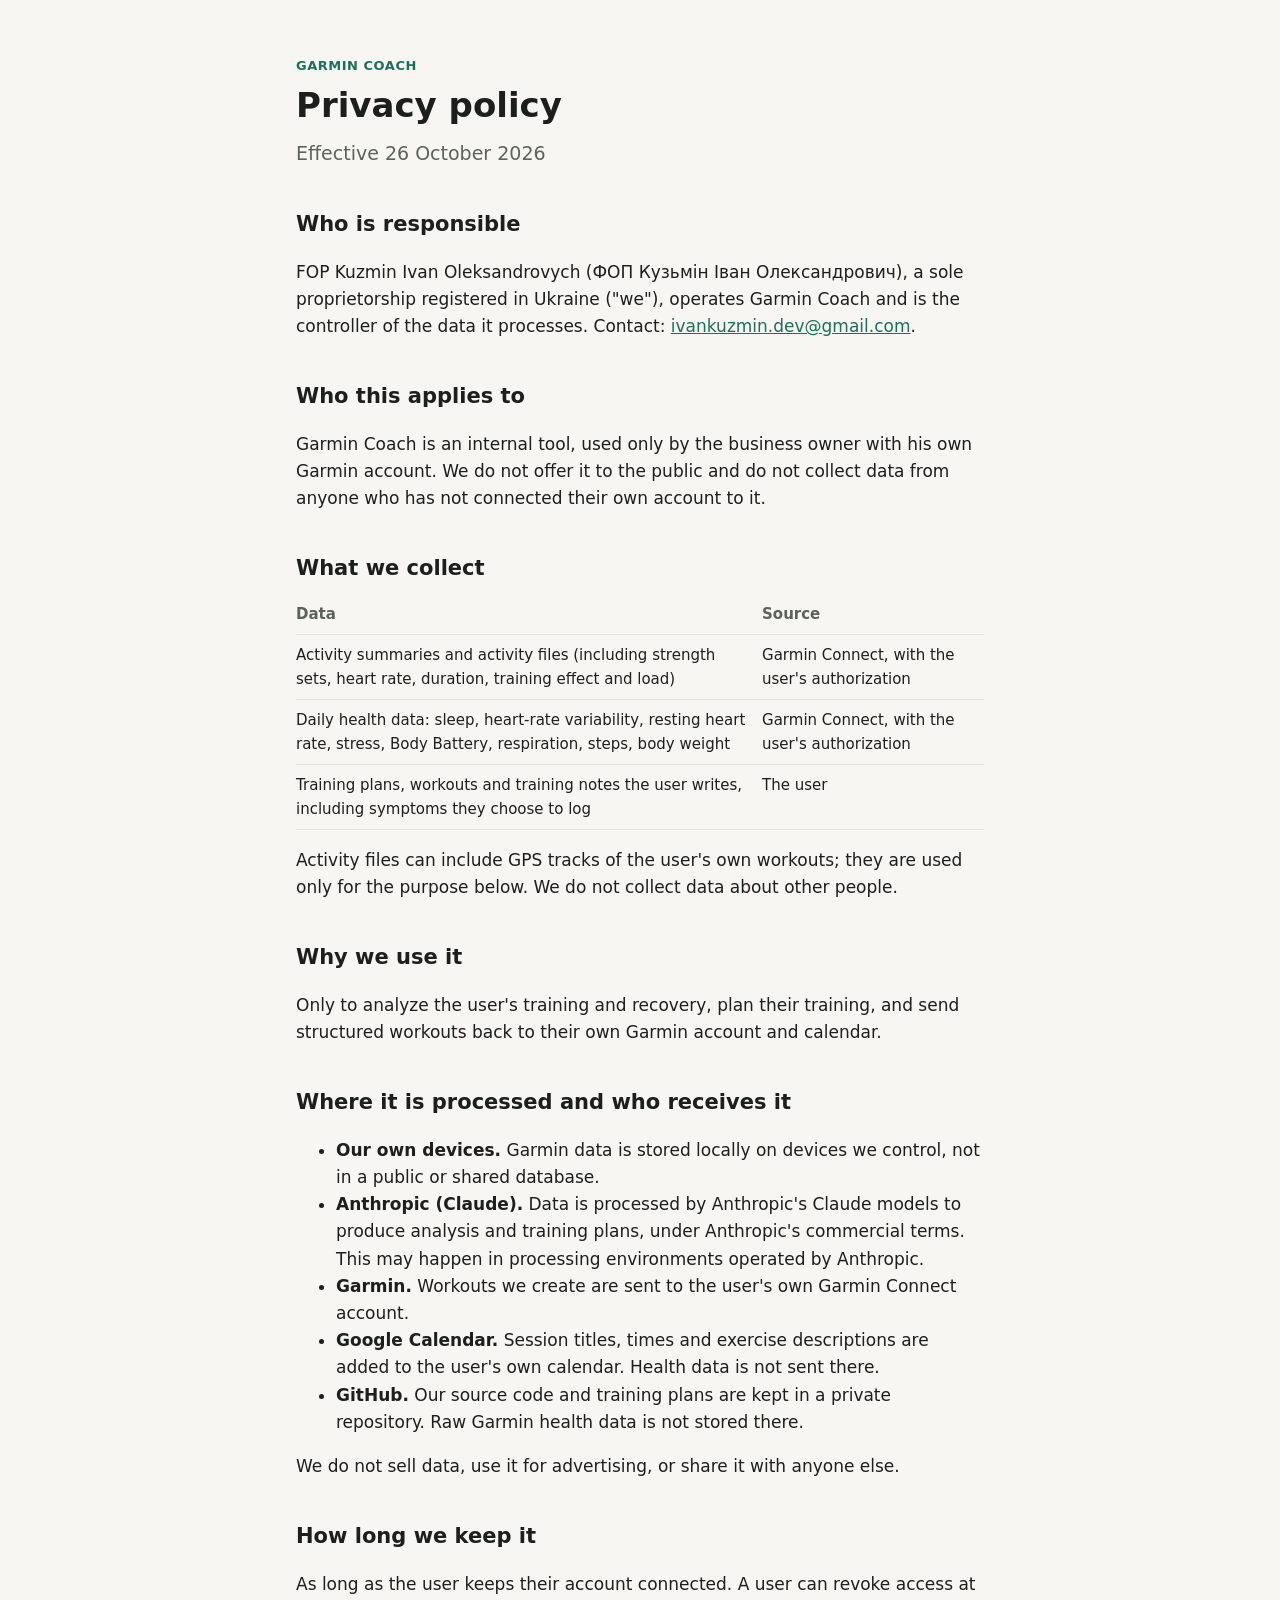
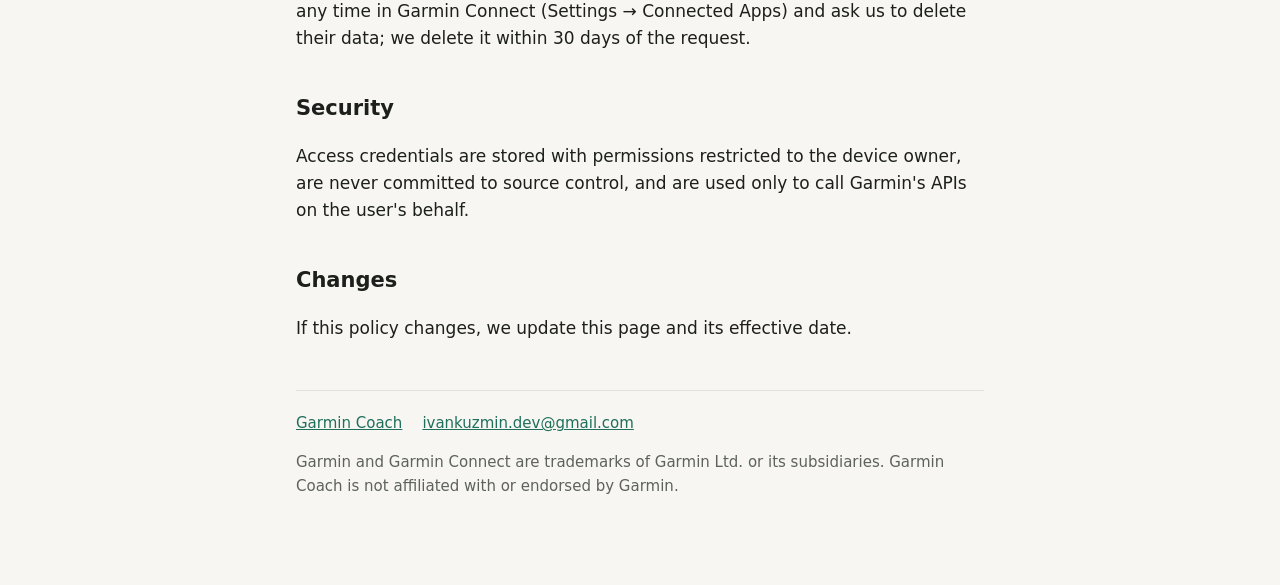
==== privacy.html @ a49ad816 "Add Garmin Coach product page and privacy policy - Add product page (index.html), privacy policy (pr" ====
<!doctype html>
<html lang="en">
<head>
  <meta charset="utf-8">
  <meta name="viewport" content="width=device-width, initial-scale=1">
  <title>Garmin Coach Privacy</title>
  <meta name="description" content="Privacy policy for Garmin Coach, an internal training-planning tool by FOP Kuzmin Ivan Oleksandrovych.">
  <link rel="stylesheet" href="style.css">
</head>
<body>
<main>
  <header>
    <p class="kicker">Garmin Coach</p>
    <h1>Privacy policy</h1>
    <p class="lede">Effective 26 October 2026</p>
  </header>

  <h2>Who is responsible</h2>
  <p>FOP Kuzmin Ivan Oleksandrovych (ФОП Кузьмін Іван Олександрович), a sole proprietorship
    registered in Ukraine ("we"), operates Garmin Coach and is the controller of the data it
    processes. Contact: <a href="mailto:ivankuzmin.dev@gmail.com">ivankuzmin.dev@gmail.com</a>.</p>

  <h2>Who this applies to</h2>
  <p>Garmin Coach is an internal tool, used only by the business owner with his own Garmin
    account. We do not offer it to the public and do not collect data from anyone who has not
    connected their own account to it.</p>

  <h2>What we collect</h2>
  <table>
    <tr><th>Data</th><th>Source</th></tr>
    <tr><td>Activity summaries and activity files (including strength sets, heart rate, duration,
      training effect and load)</td><td>Garmin Connect, with the user's authorization</td></tr>
    <tr><td>Daily health data: sleep, heart-rate variability, resting heart rate, stress, Body
      Battery, respiration, steps, body weight</td><td>Garmin Connect, with the user's
      authorization</td></tr>
    <tr><td>Training plans, workouts and training notes the user writes, including symptoms
      they choose to log</td><td>The user</td></tr>
  </table>
  <p>Activity files can include GPS tracks of the user's own workouts; they are used only for
    the purpose below. We do not collect data about other people.</p>

  <h2>Why we use it</h2>
  <p>Only to analyze the user's training and recovery, plan their training, and send
    structured workouts back to their own Garmin account and calendar.</p>

  <h2>Where it is processed and who receives it</h2>
  <ul>
    <li><strong>Our own devices.</strong> Garmin data is stored locally on devices we control,
      not in a public or shared database.</li>
    <li><strong>Anthropic (Claude).</strong> Data is processed by Anthropic's Claude models to
      produce analysis and training plans, under Anthropic's commercial terms. This may happen in
      processing environments operated by Anthropic.</li>
    <li><strong>Garmin.</strong> Workouts we create are sent to the user's own Garmin Connect
      account.</li>
    <li><strong>Google Calendar.</strong> Session titles, times and exercise descriptions are added
      to the user's own calendar. Health data is not sent there.</li>
    <li><strong>GitHub.</strong> Our source code and training plans are kept in a private
      repository. Raw Garmin health data is not stored there.</li>
  </ul>
  <p>We do not sell data, use it for advertising, or share it with anyone else.</p>

  <h2>How long we keep it</h2>
  <p>As long as the user keeps their account connected. A user can revoke access at any time in
    Garmin Connect (Settings → Connected Apps) and ask us to delete their data; we delete it
    within 30 days of the request.</p>

  <h2>Security</h2>
  <p>Access credentials are stored with permissions restricted to the device owner, are never
    committed to source control, and are used only to call Garmin's APIs on the user's behalf.</p>

  <h2>Changes</h2>
  <p>If this policy changes, we update this page and its effective date.</p>

  <nav>
    <a href="index.html">Garmin Coach</a>
    <a href="mailto:ivankuzmin.dev@gmail.com">ivankuzmin.dev@gmail.com</a>
  </nav>
  <p class="muted">Garmin and Garmin Connect are trademarks of Garmin Ltd. or its subsidiaries.
    Garmin Coach is not affiliated with or endorsed by Garmin.</p>
</main>
</body>
</html>
---- style.css ----
:root {
  --bg: #f7f6f2;
  --surface: #ffffff;
  --text: #1d1f1c;
  --muted: #5d625a;
  --accent: #1f6f5c;
  --border: #e2e0d8;
}

@media (prefers-color-scheme: dark) {
  :root {
    --bg: #141614;
    --surface: #1c1f1c;
    --text: #e8e9e4;
    --muted: #a3a89f;
    --accent: #5cc3a6;
    --border: #2c302b;
  }
}

* { box-sizing: border-box; }

body {
  margin: 0;
  background: var(--bg);
  color: var(--text);
  font: 17px/1.6 system-ui, -apple-system, "Segoe UI", Roboto, sans-serif;
}

main {
  max-width: 720px;
  margin: 0 auto;
  padding: 56px 16px 72px;
}

header p.kicker {
  margin: 0 0 8px;
  color: var(--accent);
  font-weight: 600;
  letter-spacing: 0.04em;
  text-transform: uppercase;
  font-size: 13px;
}

h1 { font-size: 34px; line-height: 1.2; margin: 0 0 12px; }
h2 { font-size: 21px; margin: 40px 0 8px; }
p, li { color: var(--text); }
.lede { color: var(--muted); font-size: 19px; margin: 0; }
.muted { color: var(--muted); font-size: 15px; }

section.card {
  background: var(--surface);
  border: 1px solid var(--border);
  border-radius: 12px;
  padding: 4px 24px 12px;
  margin-top: 32px;
}

a { color: var(--accent); }

nav {
  display: flex;
  gap: 20px;
  margin-top: 48px;
  padding-top: 20px;
  border-top: 1px solid var(--border);
  font-size: 15px;
}

table { width: 100%; border-collapse: collapse; font-size: 15px; }
th, td { text-align: left; padding: 8px 8px 8px 0; border-bottom: 1px solid var(--border); vertical-align: top; }
th { color: var(--muted); font-weight: 600; }
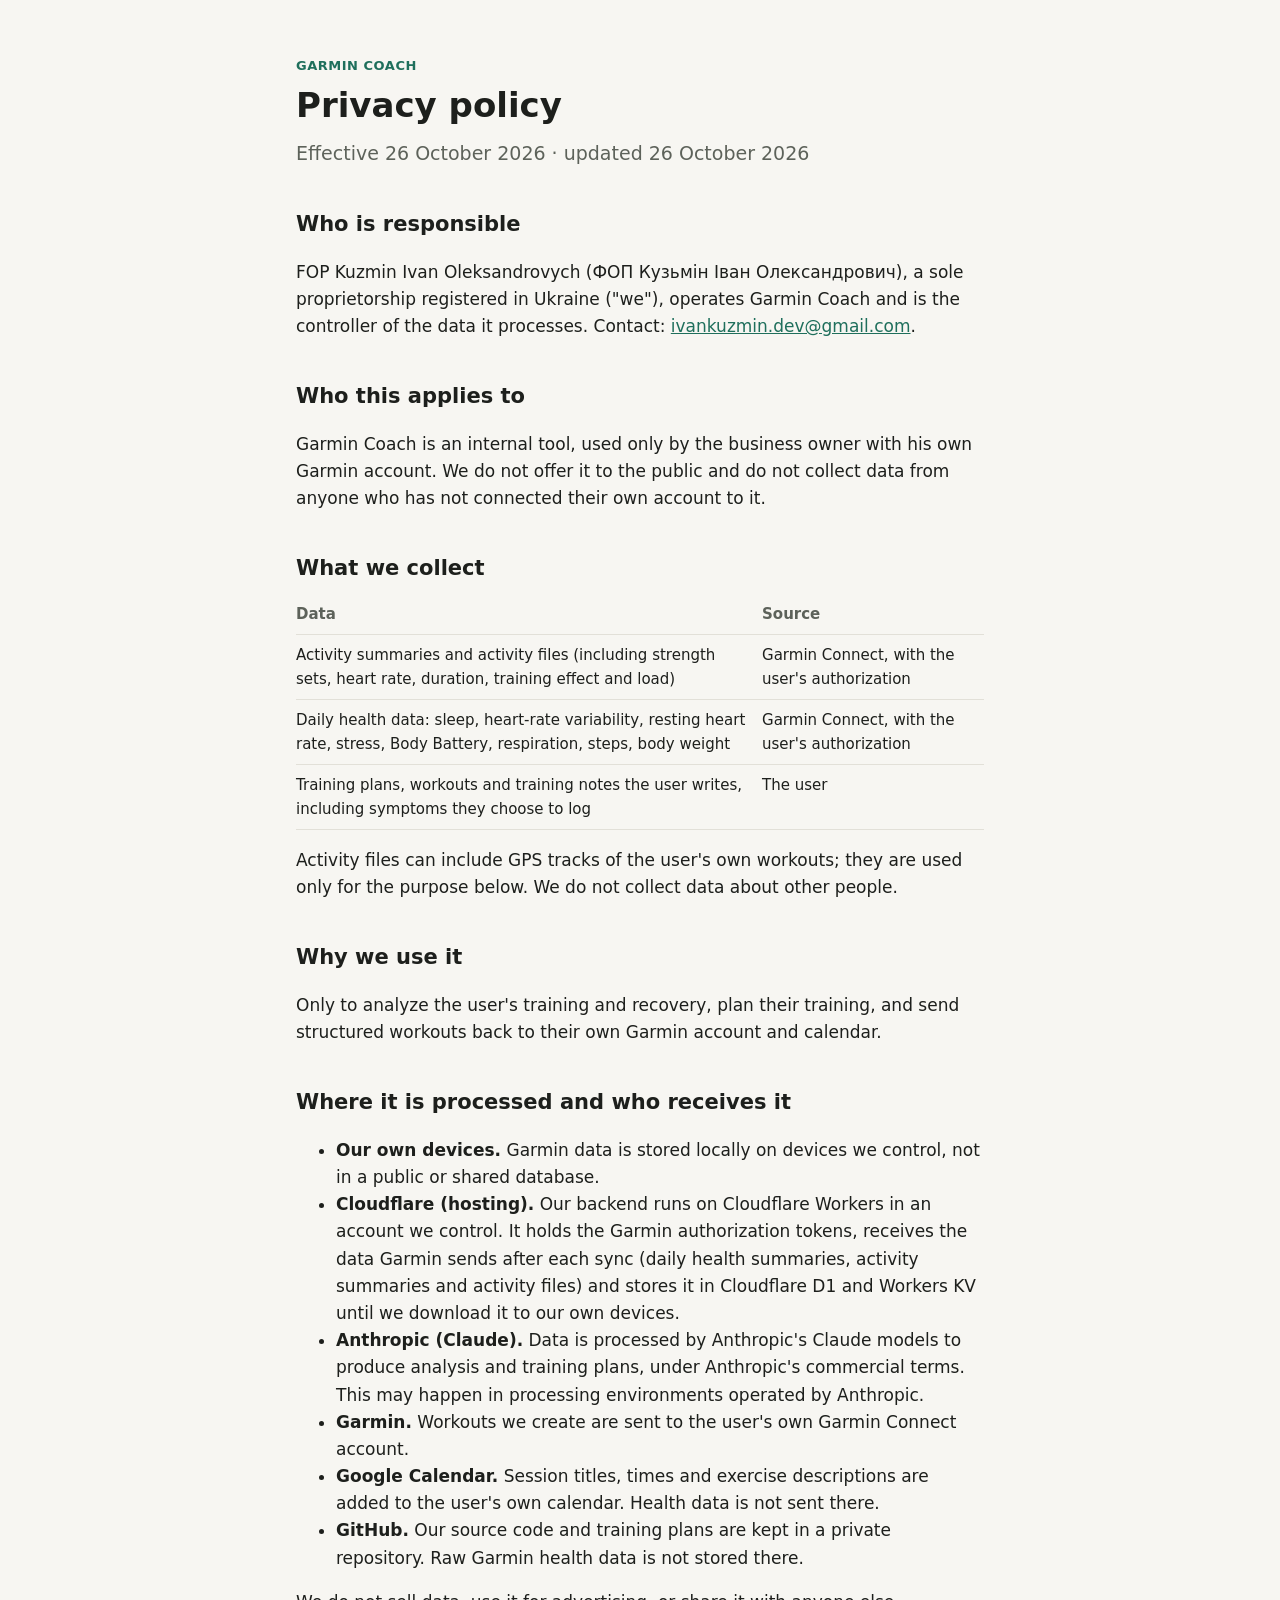
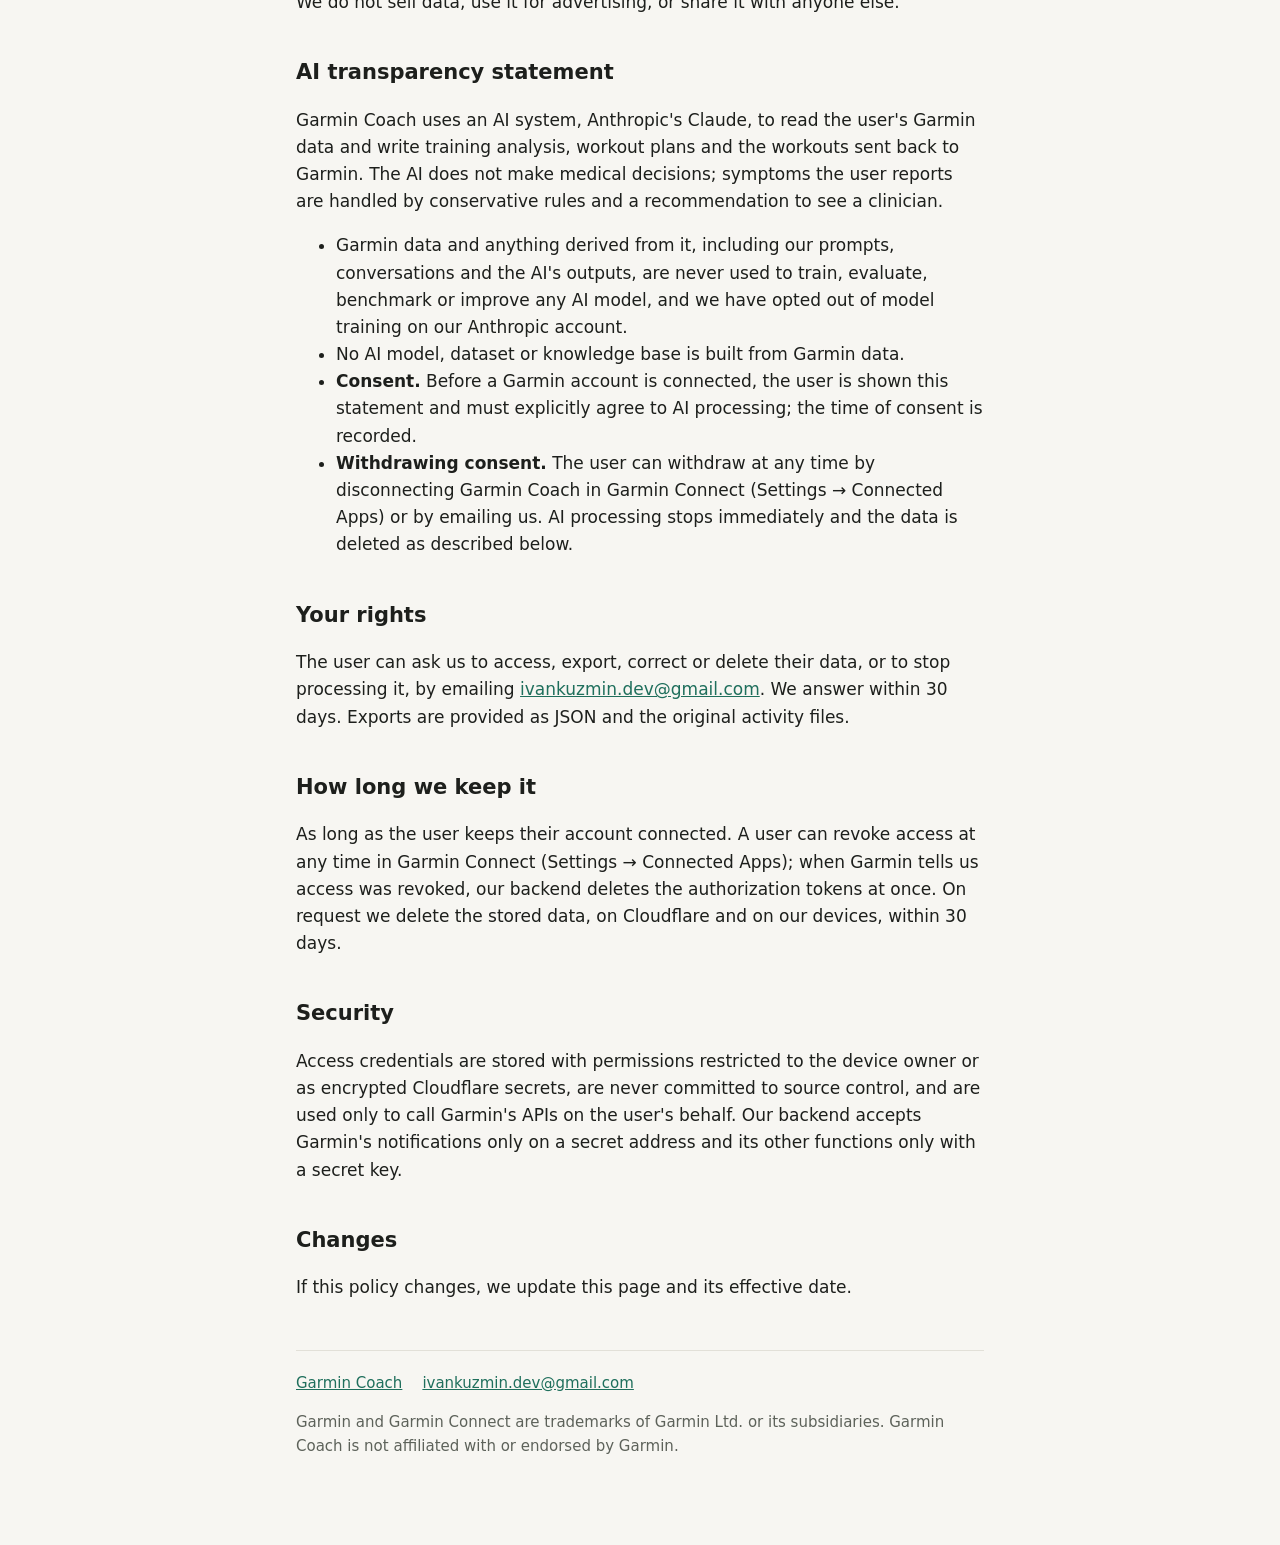
==== commit fca98954: "Update privacy policy for the Garmin Developer Program and add app icon - Name Cloudflare as the bac" ====
--- a/privacy.html
+++ b/privacy.html
@@ -12,7 +12,7 @@
   <header>
     <p class="kicker">Garmin Coach</p>
     <h1>Privacy policy</h1>
-    <p class="lede">Effective 26 October 2026</p>
+    <p class="lede">Effective 26 October 2026 · updated 26 October 2026</p>
   </header>
 
   <h2>Who is responsible</h2>
@@ -47,6 +47,10 @@
   <ul>
     <li><strong>Our own devices.</strong> Garmin data is stored locally on devices we control,
       not in a public or shared database.</li>
+    <li><strong>Cloudflare (hosting).</strong> Our backend runs on Cloudflare Workers in an
+      account we control. It holds the Garmin authorization tokens, receives the data Garmin
+      sends after each sync (daily health summaries, activity summaries and activity files) and
+      stores it in Cloudflare D1 and Workers KV until we download it to our own devices.</li>
     <li><strong>Anthropic (Claude).</strong> Data is processed by Anthropic's Claude models to
       produce analysis and training plans, under Anthropic's commercial terms. This may happen in
       processing environments operated by Anthropic.</li>
@@ -59,14 +63,39 @@
   </ul>
   <p>We do not sell data, use it for advertising, or share it with anyone else.</p>
 
+  <h2>AI transparency statement</h2>
+  <p>Garmin Coach uses an AI system, Anthropic's Claude, to read the user's Garmin data and
+    write training analysis, workout plans and the workouts sent back to Garmin. The AI does
+    not make medical decisions; symptoms the user reports are handled by conservative rules
+    and a recommendation to see a clinician.</p>
+  <ul>
+    <li>Garmin data and anything derived from it, including our prompts, conversations and the
+      AI's outputs, are never used to train, evaluate, benchmark or improve any AI model, and we
+      have opted out of model training on our Anthropic account.</li>
+    <li>No AI model, dataset or knowledge base is built from Garmin data.</li>
+    <li><strong>Consent.</strong> Before a Garmin account is connected, the user is shown this
+      statement and must explicitly agree to AI processing; the time of consent is recorded.</li>
+    <li><strong>Withdrawing consent.</strong> The user can withdraw at any time by disconnecting
+      Garmin Coach in Garmin Connect (Settings → Connected Apps) or by emailing us. AI processing
+      stops immediately and the data is deleted as described below.</li>
+  </ul>
+
+  <h2>Your rights</h2>
+  <p>The user can ask us to access, export, correct or delete their data, or to stop processing
+    it, by emailing <a href="mailto:ivankuzmin.dev@gmail.com">ivankuzmin.dev@gmail.com</a>. We
+    answer within 30 days. Exports are provided as JSON and the original activity files.</p>
+
   <h2>How long we keep it</h2>
   <p>As long as the user keeps their account connected. A user can revoke access at any time in
-    Garmin Connect (Settings → Connected Apps) and ask us to delete their data; we delete it
-    within 30 days of the request.</p>
+    Garmin Connect (Settings → Connected Apps); when Garmin tells us access was revoked, our
+    backend deletes the authorization tokens at once. On request we delete the stored data,
+    on Cloudflare and on our devices, within 30 days.</p>
 
   <h2>Security</h2>
-  <p>Access credentials are stored with permissions restricted to the device owner, are never
-    committed to source control, and are used only to call Garmin's APIs on the user's behalf.</p>
+  <p>Access credentials are stored with permissions restricted to the device owner or as
+    encrypted Cloudflare secrets, are never committed to source control, and are used only to
+    call Garmin's APIs on the user's behalf. Our backend accepts Garmin's notifications only on
+    a secret address and its other functions only with a secret key.</p>
 
   <h2>Changes</h2>
   <p>If this policy changes, we update this page and its effective date.</p>
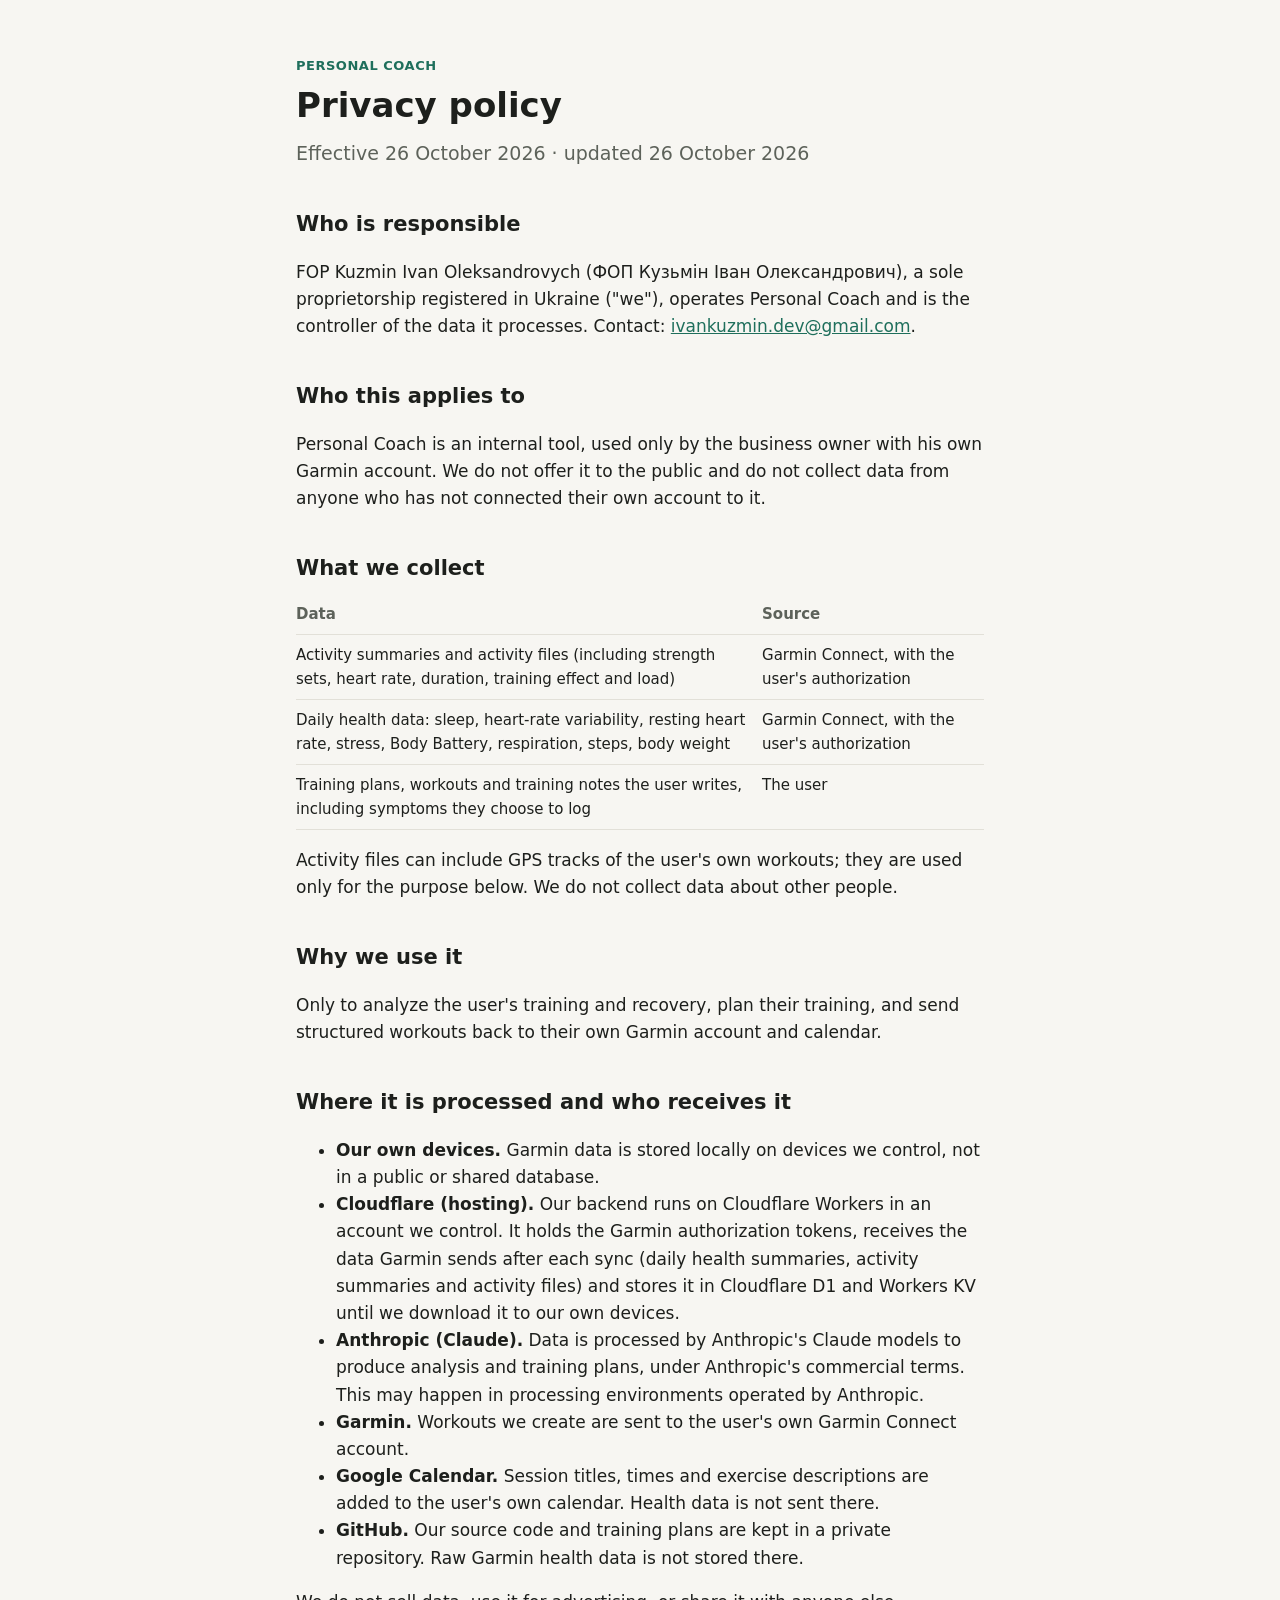
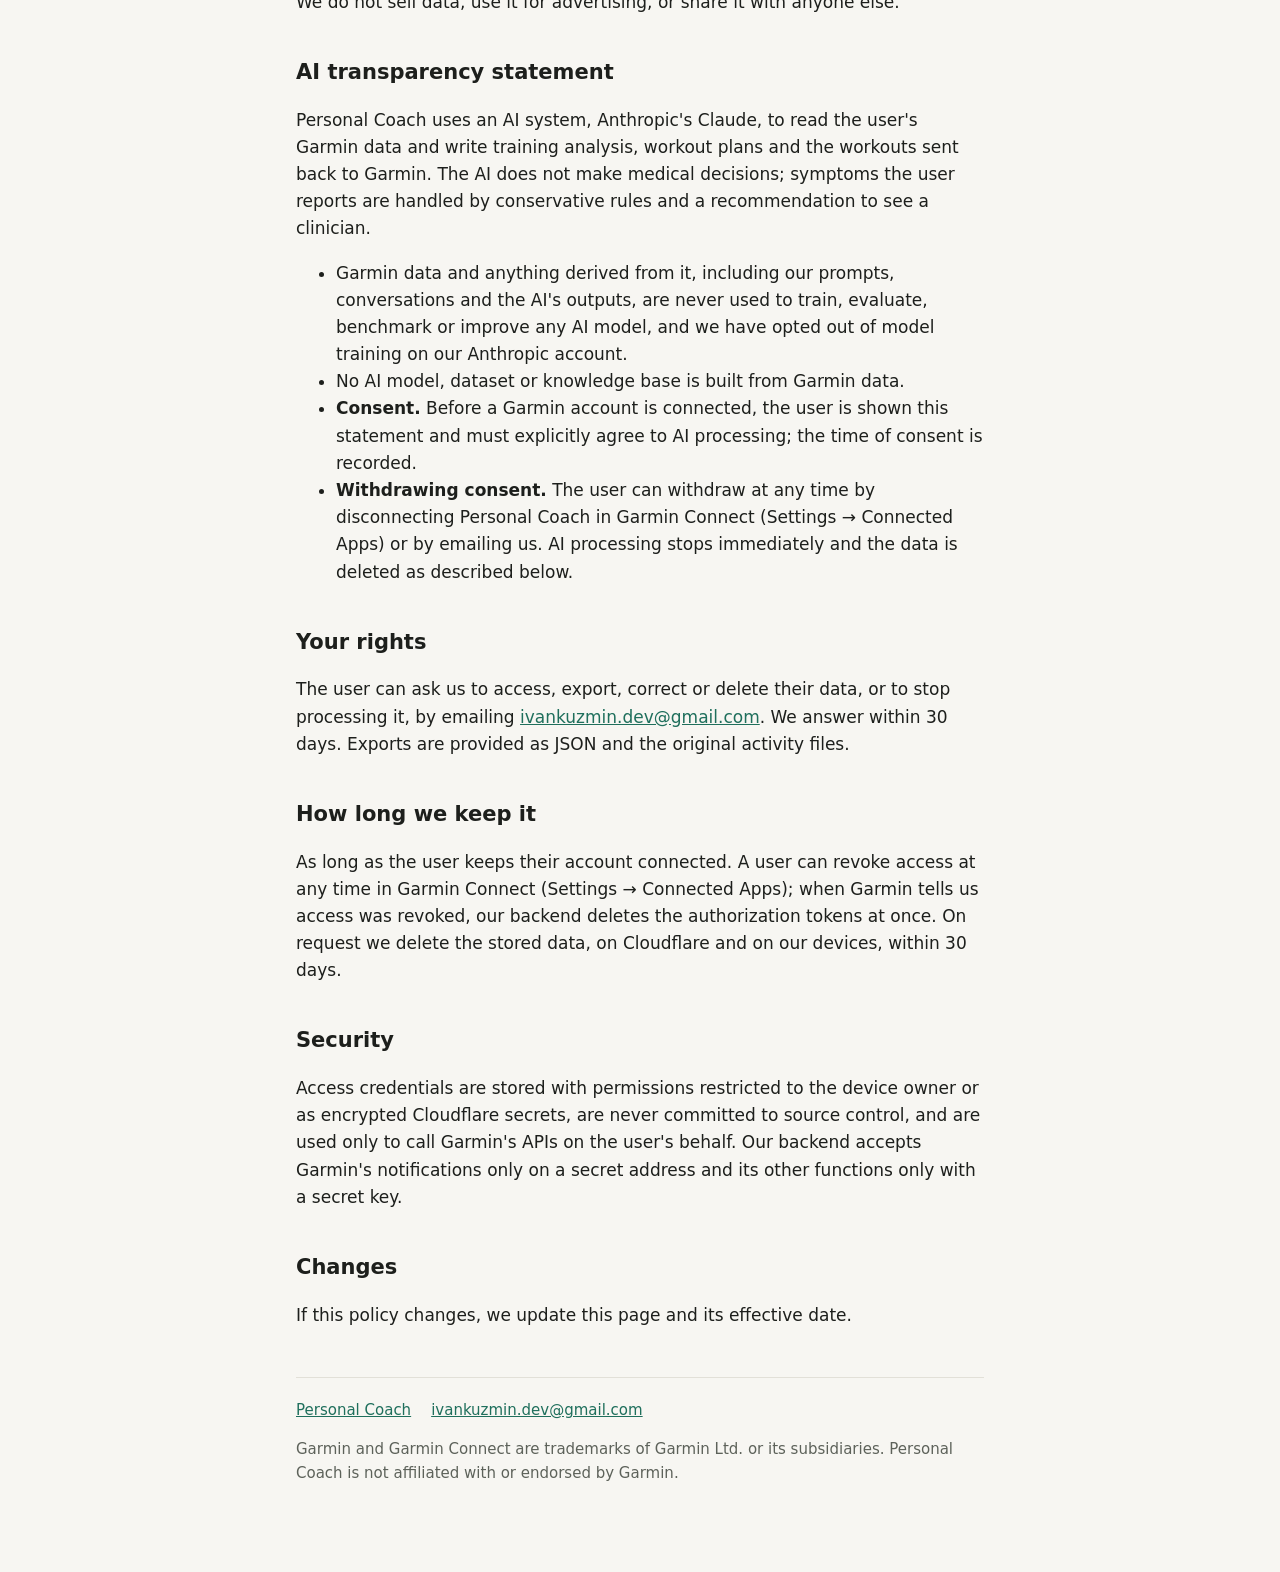
==== commit 37de7dce: "Rename the app to Personal Coach - Stop using Garmin's word mark as the product name; Garmin's licen" ====
--- a/privacy.html
+++ b/privacy.html
@@ -3,25 +3,25 @@
 <head>
   <meta charset="utf-8">
   <meta name="viewport" content="width=device-width, initial-scale=1">
-  <title>Garmin Coach Privacy</title>
-  <meta name="description" content="Privacy policy for Garmin Coach, an internal training-planning tool by FOP Kuzmin Ivan Oleksandrovych.">
+  <title>Personal Coach Privacy</title>
+  <meta name="description" content="Privacy policy for Personal Coach, an internal training-planning tool by FOP Kuzmin Ivan Oleksandrovych.">
   <link rel="stylesheet" href="style.css">
 </head>
 <body>
 <main>
   <header>
-    <p class="kicker">Garmin Coach</p>
+    <p class="kicker">Personal Coach</p>
     <h1>Privacy policy</h1>
     <p class="lede">Effective 26 October 2026 · updated 26 October 2026</p>
   </header>
 
   <h2>Who is responsible</h2>
   <p>FOP Kuzmin Ivan Oleksandrovych (ФОП Кузьмін Іван Олександрович), a sole proprietorship
-    registered in Ukraine ("we"), operates Garmin Coach and is the controller of the data it
+    registered in Ukraine ("we"), operates Personal Coach and is the controller of the data it
     processes. Contact: <a href="mailto:ivankuzmin.dev@gmail.com">ivankuzmin.dev@gmail.com</a>.</p>
 
   <h2>Who this applies to</h2>
-  <p>Garmin Coach is an internal tool, used only by the business owner with his own Garmin
+  <p>Personal Coach is an internal tool, used only by the business owner with his own Garmin
     account. We do not offer it to the public and do not collect data from anyone who has not
     connected their own account to it.</p>
 
@@ -64,7 +64,7 @@
   <p>We do not sell data, use it for advertising, or share it with anyone else.</p>
 
   <h2>AI transparency statement</h2>
-  <p>Garmin Coach uses an AI system, Anthropic's Claude, to read the user's Garmin data and
+  <p>Personal Coach uses an AI system, Anthropic's Claude, to read the user's Garmin data and
     write training analysis, workout plans and the workouts sent back to Garmin. The AI does
     not make medical decisions; symptoms the user reports are handled by conservative rules
     and a recommendation to see a clinician.</p>
@@ -76,7 +76,7 @@
     <li><strong>Consent.</strong> Before a Garmin account is connected, the user is shown this
       statement and must explicitly agree to AI processing; the time of consent is recorded.</li>
     <li><strong>Withdrawing consent.</strong> The user can withdraw at any time by disconnecting
-      Garmin Coach in Garmin Connect (Settings → Connected Apps) or by emailing us. AI processing
+      Personal Coach in Garmin Connect (Settings → Connected Apps) or by emailing us. AI processing
       stops immediately and the data is deleted as described below.</li>
   </ul>
 
@@ -101,11 +101,11 @@
   <p>If this policy changes, we update this page and its effective date.</p>
 
   <nav>
-    <a href="index.html">Garmin Coach</a>
+    <a href="index.html">Personal Coach</a>
     <a href="mailto:ivankuzmin.dev@gmail.com">ivankuzmin.dev@gmail.com</a>
   </nav>
   <p class="muted">Garmin and Garmin Connect are trademarks of Garmin Ltd. or its subsidiaries.
-    Garmin Coach is not affiliated with or endorsed by Garmin.</p>
+    Personal Coach is not affiliated with or endorsed by Garmin.</p>
 </main>
 </body>
 </html>
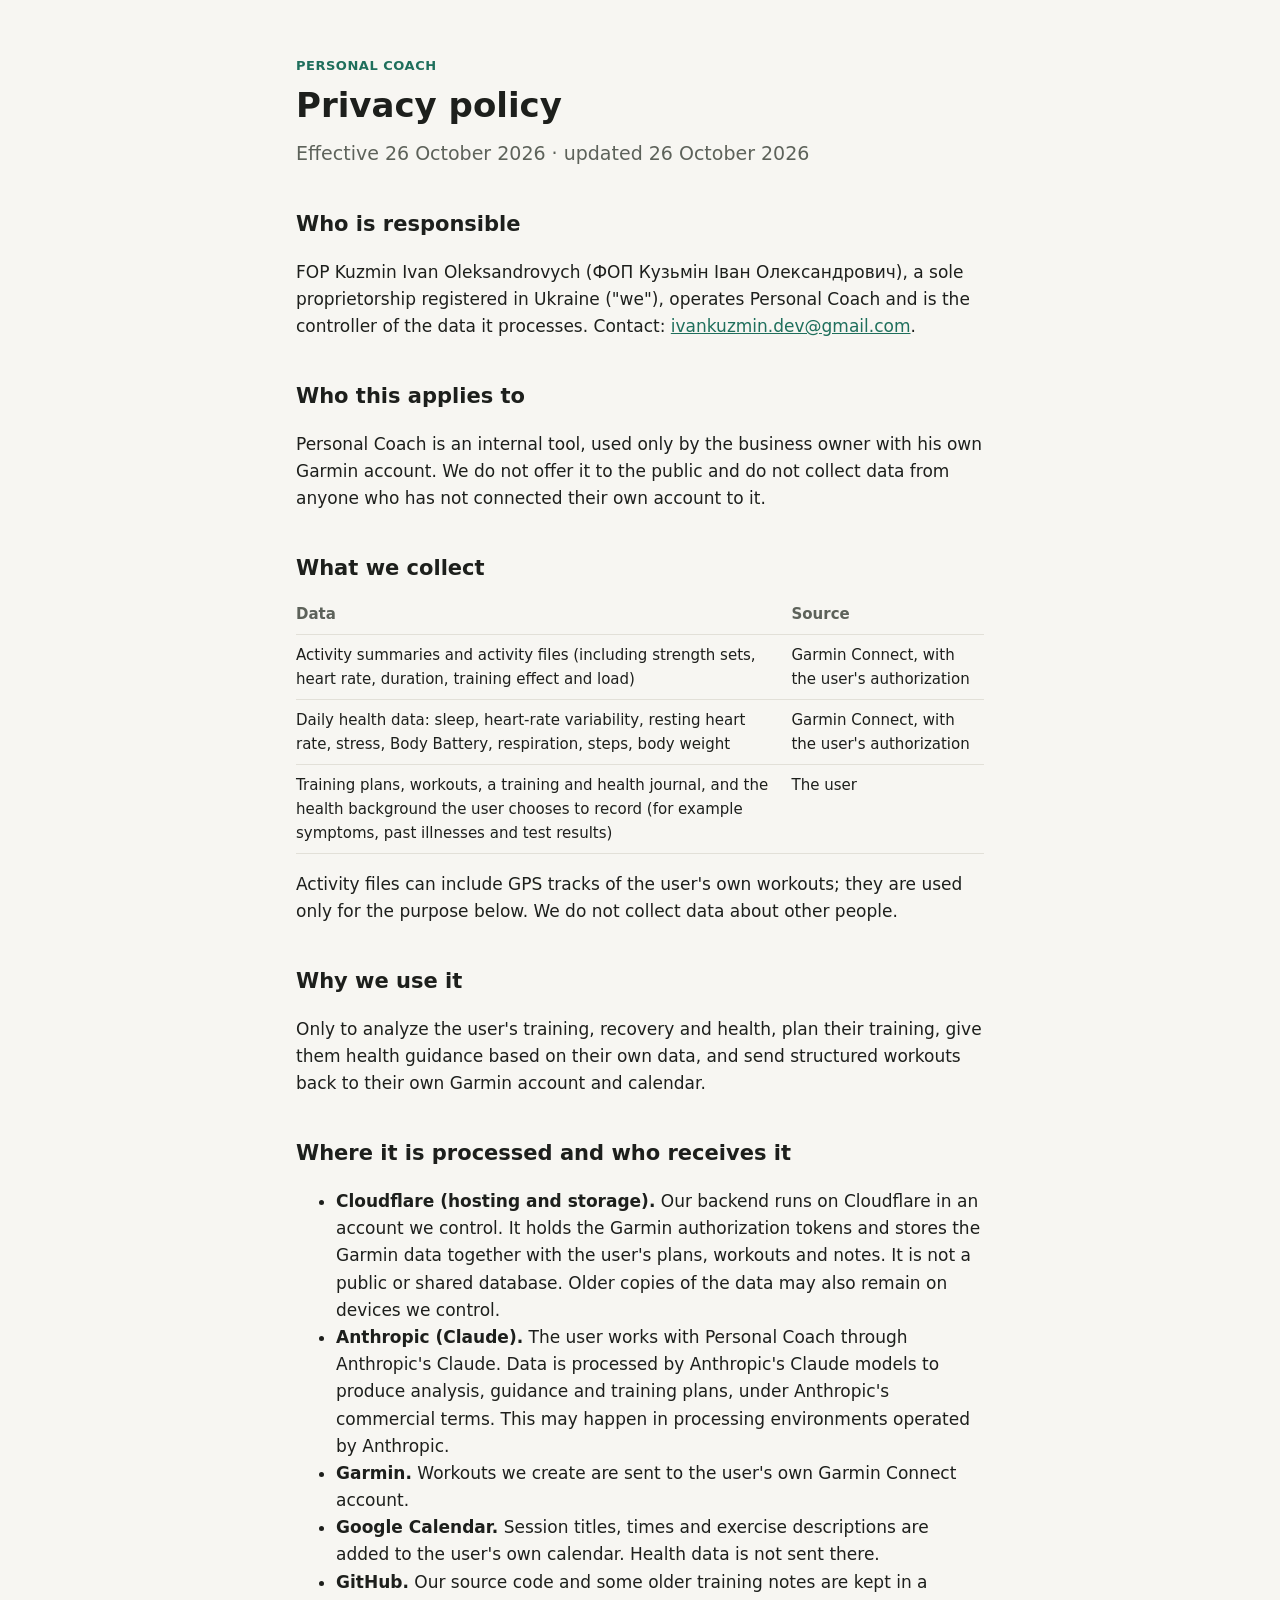
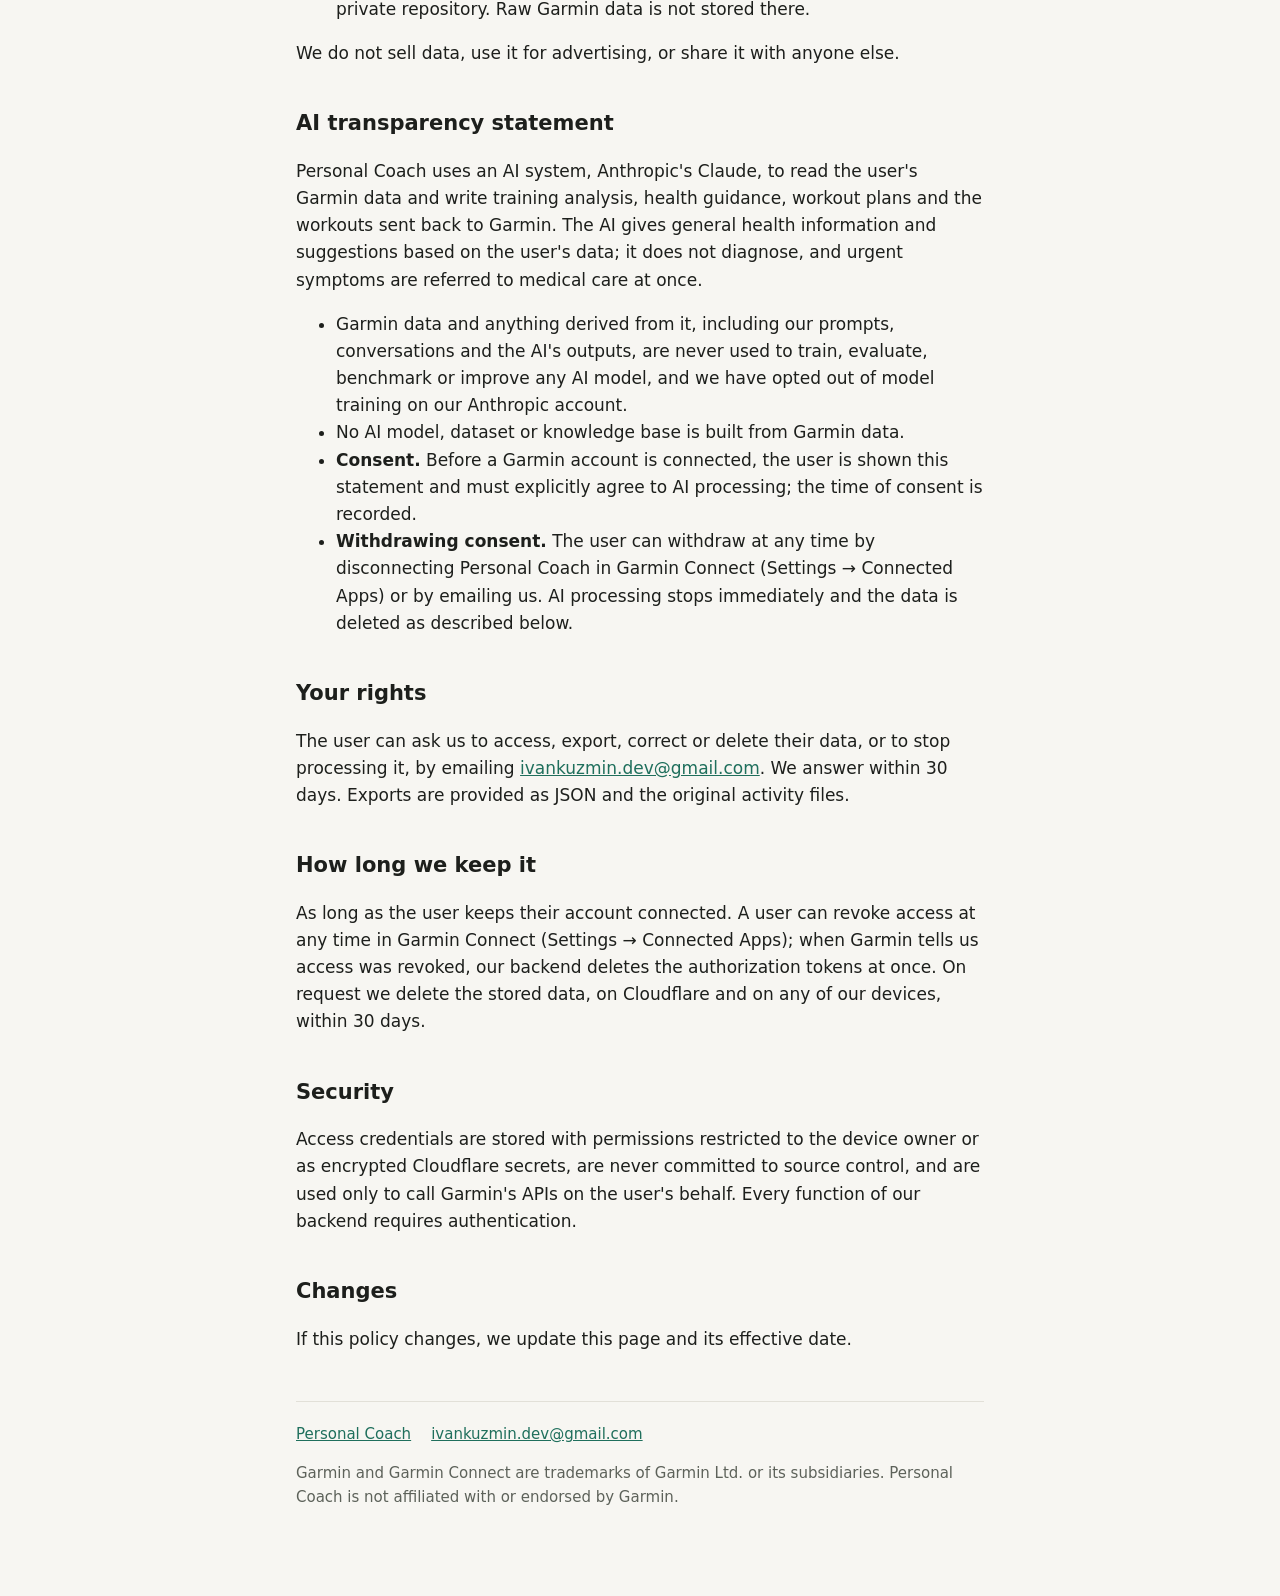
==== commit 75cde336: "Update privacy policy for health guidance and Cloudflare storage - privacy.html: list the health jou" ====
--- a/privacy.html
+++ b/privacy.html
@@ -33,41 +33,42 @@
     <tr><td>Daily health data: sleep, heart-rate variability, resting heart rate, stress, Body
       Battery, respiration, steps, body weight</td><td>Garmin Connect, with the user's
       authorization</td></tr>
-    <tr><td>Training plans, workouts and training notes the user writes, including symptoms
-      they choose to log</td><td>The user</td></tr>
+    <tr><td>Training plans, workouts, a training and health journal, and the health background
+      the user chooses to record (for example symptoms, past illnesses and test results)</td>
+      <td>The user</td></tr>
   </table>
   <p>Activity files can include GPS tracks of the user's own workouts; they are used only for
     the purpose below. We do not collect data about other people.</p>
 
   <h2>Why we use it</h2>
-  <p>Only to analyze the user's training and recovery, plan their training, and send
-    structured workouts back to their own Garmin account and calendar.</p>
+  <p>Only to analyze the user's training, recovery and health, plan their training, give them
+    health guidance based on their own data, and send structured workouts back to their own
+    Garmin account and calendar.</p>
 
   <h2>Where it is processed and who receives it</h2>
   <ul>
-    <li><strong>Our own devices.</strong> Garmin data is stored locally on devices we control,
-      not in a public or shared database.</li>
-    <li><strong>Cloudflare (hosting).</strong> Our backend runs on Cloudflare Workers in an
-      account we control. It holds the Garmin authorization tokens, receives the data Garmin
-      sends after each sync (daily health summaries, activity summaries and activity files) and
-      stores it in Cloudflare D1 and Workers KV until we download it to our own devices.</li>
-    <li><strong>Anthropic (Claude).</strong> Data is processed by Anthropic's Claude models to
-      produce analysis and training plans, under Anthropic's commercial terms. This may happen in
-      processing environments operated by Anthropic.</li>
+    <li><strong>Cloudflare (hosting and storage).</strong> Our backend runs on Cloudflare in an
+      account we control. It holds the Garmin authorization tokens and stores the Garmin data
+      together with the user's plans, workouts and notes. It is not a public or shared database.
+      Older copies of the data may also remain on devices we control.</li>
+    <li><strong>Anthropic (Claude).</strong> The user works with Personal Coach through Anthropic's
+      Claude. Data is processed by Anthropic's Claude models to produce analysis, guidance and
+      training plans, under Anthropic's commercial terms. This may happen in processing
+      environments operated by Anthropic.</li>
     <li><strong>Garmin.</strong> Workouts we create are sent to the user's own Garmin Connect
       account.</li>
     <li><strong>Google Calendar.</strong> Session titles, times and exercise descriptions are added
       to the user's own calendar. Health data is not sent there.</li>
-    <li><strong>GitHub.</strong> Our source code and training plans are kept in a private
-      repository. Raw Garmin health data is not stored there.</li>
+    <li><strong>GitHub.</strong> Our source code and some older training notes are kept in a
+      private repository. Raw Garmin data is not stored there.</li>
   </ul>
   <p>We do not sell data, use it for advertising, or share it with anyone else.</p>
 
   <h2>AI transparency statement</h2>
   <p>Personal Coach uses an AI system, Anthropic's Claude, to read the user's Garmin data and
-    write training analysis, workout plans and the workouts sent back to Garmin. The AI does
-    not make medical decisions; symptoms the user reports are handled by conservative rules
-    and a recommendation to see a clinician.</p>
+    write training analysis, health guidance, workout plans and the workouts sent back to Garmin.
+    The AI gives general health information and suggestions based on the user's data; it does
+    not diagnose, and urgent symptoms are referred to medical care at once.</p>
   <ul>
     <li>Garmin data and anything derived from it, including our prompts, conversations and the
       AI's outputs, are never used to train, evaluate, benchmark or improve any AI model, and we
@@ -89,13 +90,13 @@
   <p>As long as the user keeps their account connected. A user can revoke access at any time in
     Garmin Connect (Settings → Connected Apps); when Garmin tells us access was revoked, our
     backend deletes the authorization tokens at once. On request we delete the stored data,
-    on Cloudflare and on our devices, within 30 days.</p>
+    on Cloudflare and on any of our devices, within 30 days.</p>
 
   <h2>Security</h2>
   <p>Access credentials are stored with permissions restricted to the device owner or as
     encrypted Cloudflare secrets, are never committed to source control, and are used only to
-    call Garmin's APIs on the user's behalf. Our backend accepts Garmin's notifications only on
-    a secret address and its other functions only with a secret key.</p>
+    call Garmin's APIs on the user's behalf. Every function of our backend requires
+    authentication.</p>
 
   <h2>Changes</h2>
   <p>If this policy changes, we update this page and its effective date.</p>
